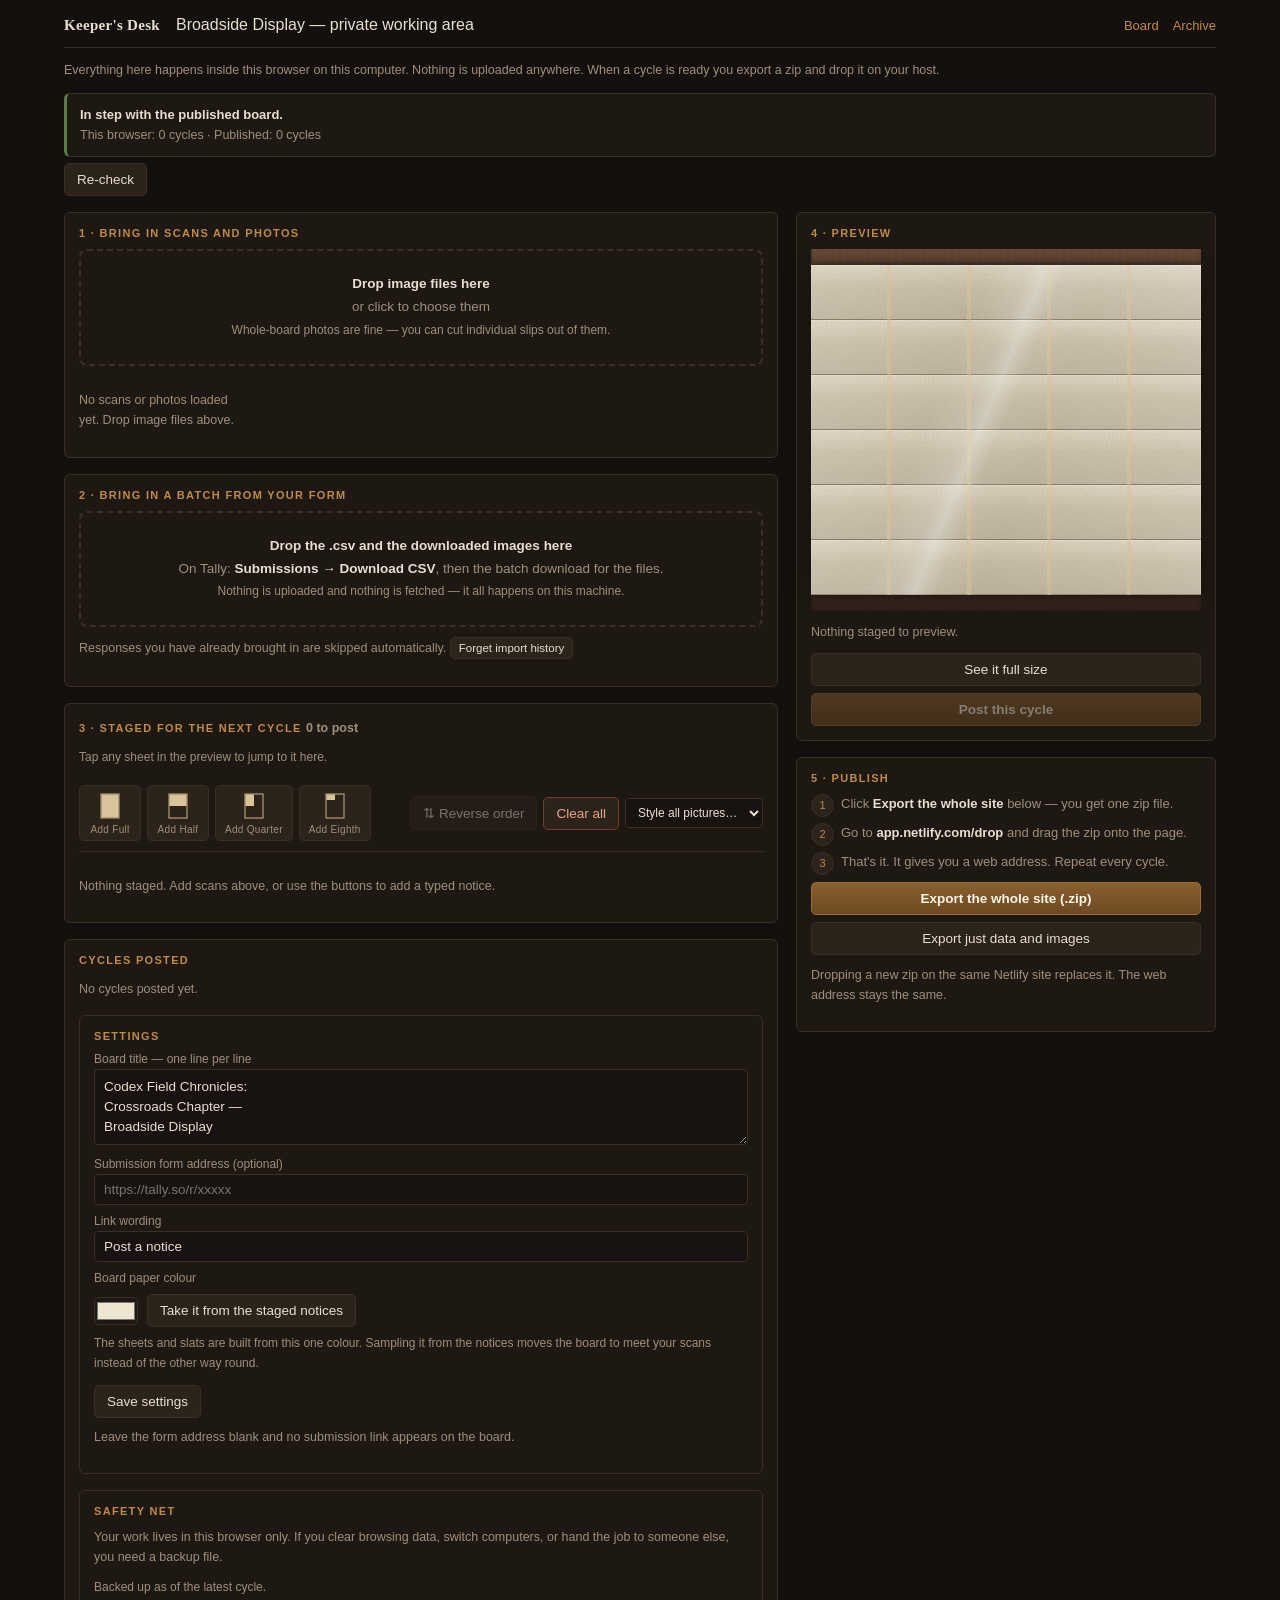
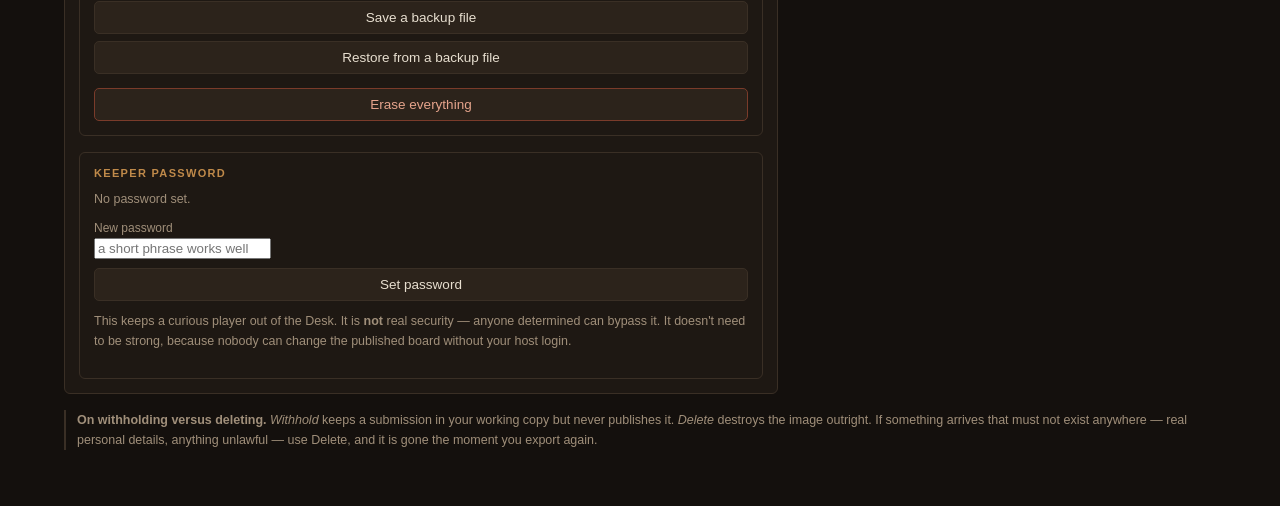
==== keeper.html @ a50edf32 "Add files via upload" ====
<!DOCTYPE html>
<html lang="en">
<head>
<meta charset="utf-8">
<meta name="viewport" content="width=device-width, initial-scale=1, viewport-fit=cover">
<title>Keeper's Desk · Broadside Display</title>
<meta name="robots" content="noindex, nofollow">
<link rel="stylesheet" href="assets/style.css">
<script src="assets/viewport.js"></script>
<style>
  .cols{ display:grid; gap:18px; grid-template-columns:1fr; }
  @media (min-width:1000px){ .cols{ grid-template-columns:1fr 420px; align-items:start; } }

  .drop{
    display:block; width:100%;
    border:2px dashed var(--line); border-radius:8px; padding:22px 16px;
    text-align:center; color:var(--dim); font-size:13.5px; cursor:pointer;
    line-height:1.7; transition:border-color .15s, background .15s;
  }
  .drop.hot{ border-color:var(--accent); background:#241c15; color:var(--text); }
  .drop b{ color:var(--text); }

  #sources{ display:grid; gap:10px; grid-template-columns:repeat(auto-fill,minmax(160px,1fr)); margin-top:12px; }
  .src{ background:#181310; border:1px solid var(--line); border-radius:6px; padding:8px; }
  .src img{ width:100%; height:110px; object-fit:cover; border-radius:3px; display:block; background:#000; }
  .srcname{ font-size:11px; color:var(--dim); margin:6px 0; word-break:break-all; }
  .src .row button{ font-size:11.5px; padding:5px 7px; }

  .qitem{ display:flex; gap:11px; padding:11px; border:1px solid var(--line);
          border-radius:6px; background:#181310; margin-bottom:10px; align-items:flex-start; }
  .qitem.off{ opacity:.45; }
  .qitem.dragging{ opacity:.4; }
  .qitem.over-a{ box-shadow:0 -3px 0 -1px var(--accent); }
  .qitem.over-b{ box-shadow:0 3px 0 -1px var(--accent); }
  .qgrip{ flex:0 0 14px; display:flex; flex-direction:column; justify-content:center;
          gap:3px; align-self:stretch; cursor:grab; padding-top:2px; }
  .qgrip span{ display:block; height:2px; border-radius:1px; background:var(--line); }
  .qitem:hover .qgrip span{ background:#5c4a37; }
  .qthumb{ flex:0 0 82px; height:104px; background:#0d0a08; border-radius:3px;
           display:flex; align-items:center; justify-content:center; overflow:hidden;
           border:1px dashed var(--line); font-size:11px; letter-spacing:.08em;
           text-transform:uppercase; }
  .qthumb img{ width:100%; height:100%; object-fit:cover; }
  .qbody{ flex:1 1 auto; min-width:0; display:flex; flex-direction:column; gap:6px; }
  .qbody .row button{ font-size:11.5px; padding:5px 8px; }
  .mrow{ display:flex; align-items:center; gap:7px; flex-wrap:wrap; }
  .mlab{ font-size:11px; color:var(--dim); letter-spacing:.04em;
         text-transform:uppercase; flex:0 0 auto; }
  .mrow input[type=range]{ flex:1 1 90px; min-width:80px; accent-color:var(--accent); margin:0; }
  .mval{ font-size:11.5px; color:var(--text); font-variant-numeric:tabular-nums;
         min-width:38px; text-align:right; }
  button.tiny{ font-size:10.5px; padding:3px 7px; }
  .oflow{ font-size:11px; color:#e0a05a; flex:0 0 auto; }
  .oflow::before{ content:"⚠ "; }

  .srow{ display:flex; align-items:center; gap:7px; flex-wrap:wrap; }
  .srow select{ width:auto; flex:0 1 150px; font-size:12.5px; padding:5px 7px; }
  .srow input[type=range]{ flex:1 1 80px; min-width:70px; accent-color:var(--accent); margin:0; }
  .srow .busy{ font-size:11px; color:var(--accent); display:none; }
  .qitem.working .srow .busy{ display:inline; }
  .qitem.working{ opacity:.7; }
  .addbar select{ width:auto; flex:0 0 auto; font-size:12px; padding:6px 8px; }

  /* The staged list scrolls inside its own box and the preview sticks, so
     the two stay side by side however long the list gets. */
  .queuebox{
    max-height:min(62vh, 720px); overflow-y:auto; overscroll-behavior:contain;
    padding-right:4px; margin-right:-4px;
  }
  .queuebox:empty{ max-height:none; }
  .qitem.found{
    outline:2px solid var(--accent); outline-offset:2px;
    animation:foundflash 1.6s ease-out;
  }
  @keyframes foundflash{
    0%,55%{ background:#2f2417; } 100%{ background:#181310; }
  }
  /* The whole right-hand column sticks and scrolls within itself, so the
     preview is on screen no matter how far down the left side you are. A
     sticky panel on its own does not work: later panels slide underneath it. */
  @media (min-width:1000px){
    /* Short enough to pin outright: preview and publish only. Giving it its
       own scrollbar instead would let the preview slide out of its own column,
       which is the thing this is here to prevent. */
    .colright{ position:sticky; top:12px; align-self:start; }
  }
  /* the preview's slips are clickable now — say so */
  #pvSlats .slip{ cursor:pointer; }

  .backupnag{ font-size:12px; color:var(--dim); margin:9px 0 0; }
  .backupnag.warn{ color:var(--accent); }
  .backupnag.bad{ color:#e0a05a; font-weight:600; }

  .crow{ display:flex; justify-content:space-between; align-items:center; gap:10px;
         font-size:13px; padding:7px 0; border-bottom:1px solid var(--line); }
  .crow:last-child{ border-bottom:0; }

  .pv{ position:relative; }
  .pvprop{ width:100%; height:auto; margin:0; }
  .pvprop .rail{ flex:0 0 16px; min-height:16px; }
  .pv .field{ aspect-ratio:var(--board-ar); container-type:inline-size; }

  .toast{
    position:fixed; left:50%; bottom:20px; transform:translateX(-50%) translateY(20px);
    background:#2c231b; color:var(--text); border:1px solid var(--line);
    border-radius:6px; padding:11px 16px; font-size:13.5px; max-width:min(560px,92vw);
    opacity:0; pointer-events:none; transition:opacity .2s, transform .2s; z-index:300;
    box-shadow:0 10px 30px -10px rgba(0,0,0,.9);
  }
  .toast.show{ opacity:1; transform:translateX(-50%) translateY(0); }
  .toast.bad{ border-color:#7a3b2a; color:#e8b199; }

  .cropdlg{ position:fixed; inset:0; background:rgba(8,6,4,.92); z-index:250;
            display:none; align-items:center; justify-content:center; padding:16px; }
  .cropdlg.open{ display:flex; }
  .cropinner{ max-width:min(940px,96vw); max-height:94dvh; overflow:auto;
              background:var(--panel); border:1px solid var(--line);
              border-radius:8px; padding:14px; }
  #cropCanvas{ display:block; max-width:100%; cursor:crosshair; touch-action:none;
               background:#000; border-radius:3px; }
  .cropbar{ display:flex; gap:8px; align-items:center; margin-top:11px; flex-wrap:wrap; }

  /* --- preparing a picture: trim, shape, edges, tone --- */
  #prepCanvas{ display:block; max-width:100%; touch-action:none;
               background:#1b1610; border-radius:3px; margin:0 auto; }
  .prepbar{ display:flex; gap:8px; align-items:center; flex-wrap:wrap; }
  .prepbar.top{ margin:0 0 10px; }
  .prepbar.bot{ margin:11px 0 0; }
  .prepbar .spacer{ flex:1 1 auto; }
  /* display:flex beats the hidden attribute — say so explicitly */
  .prepbar[hidden]{ display:none; }
  .prepbar button.on{
    background:var(--accent); border-color:var(--accent); color:#1b140c; font-weight:600;
  }
  .prepbar button:disabled{ opacity:.42; cursor:default; }
  .prephint{ font-size:12.5px; color:var(--dim); line-height:1.5; margin:9px 0 0; }
  #brushSize{ width:120px; }
  #brushSizeVal{ font-size:12px; color:var(--dim); min-width:44px; }
  #toneAmt, #toneContrast{ width:110px; accent-color:var(--accent); }
  #prepSize{ width:auto; flex:0 0 auto; font-size:12.5px; padding:5px 7px; }
  #cropAngle{ width:150px; accent-color:var(--accent); }
  #cropAngleVal{ font-size:12px; color:var(--dim); min-width:44px;
                 font-variant-numeric:tabular-nums; }
  .prepbar .chk{ display:flex; align-items:center; gap:5px; font-size:12px; color:var(--dim); }
  .prepbar .chk input{ accent-color:var(--accent); margin:0; }
  #toneAmtVal{ font-size:12px; color:var(--dim); min-width:40px; }
  .prepsep{ width:1px; align-self:stretch; background:var(--line); margin:0 3px; }
  .swatchrow{ display:flex; align-items:center; gap:9px; flex-wrap:wrap; margin:8px 0 0; }
  .swatchrow input[type=color]{ width:44px; height:28px; padding:0; border:1px solid var(--line);
                                border-radius:4px; background:none; cursor:pointer; flex:0 0 auto; }

  .steps{ counter-reset:s; padding:0; margin:0; list-style:none; }
  .steps li{ counter-increment:s; position:relative; padding-left:30px; margin-bottom:9px;
             font-size:13px; line-height:1.55; color:var(--dim); }
  .steps li::before{
    content:counter(s); position:absolute; left:0; top:0; width:21px; height:21px;
    border-radius:50%; background:#2c231b; border:1px solid var(--line);
    color:var(--accent); font-size:11px; display:flex; align-items:center; justify-content:center;
  }
  .steps b{ color:var(--text); }

  /* sticky so you can rattle off several notices while scrolling a long list */
  .addbar{
    position:sticky; top:0; z-index:5; margin:0 0 11px;
    background:var(--panel); padding:9px 0 10px;
    border-bottom:1px solid var(--line);
    display:flex; gap:6px; flex-wrap:wrap; align-items:center;
  }
  .addbar button[data-add]{
    display:flex; flex-direction:column; align-items:center; gap:3px;
    padding:6px 9px 5px; min-width:62px; line-height:1;
  }
  .addbar button[data-add] .nm{ font-size:10px; color:var(--dim); letter-spacing:.03em; }
  .addbar button[data-add]:hover .nm{ color:var(--text); }
  .addbar button[data-add] svg .sheet{ fill:none; stroke:#9d8a6c; stroke-width:1.4; }
  .addbar button[data-add] svg .ink{ fill:#d8c39a; }
  .addbar .spacer{ flex:1 1 auto; }

  .editbanner{
    background:#2a2015; border:1px solid var(--accent); border-radius:6px;
    padding:10px 12px; margin:0 0 11px; font-size:13px; color:var(--text);
    display:flex; gap:10px; align-items:center; flex-wrap:wrap;
  }
  .editbanner .spacer{ flex:1 1 auto; }
  .crow.editing{ background:#2a2015; margin:0 -6px; padding:7px 6px; border-radius:4px; }

  .gate{
    position:fixed; inset:0; z-index:400; background:#14100d;
    display:flex; align-items:center; justify-content:center; padding:20px;
  }
  /* A CSS display rule beats the `hidden` attribute, so say it explicitly.
     Without this the invisible gate still swallows every click on the page. */
  .gate[hidden]{ display:none; }
  .gate .box{ max-width:400px; width:100%; }
  .gate h2{ font-family:var(--serif); font-size:19px; margin:0 0 8px; font-weight:600; }
  .gate p{ font-size:13px; color:var(--dim); line-height:1.6; margin:0 0 14px; }
  .gate input{ margin-bottom:9px; }
  #gateMsg{ font-size:12.5px; color:var(--accent); min-height:1.2em; }
  body:not(.unlocked) .wrap{ display:none; }
  body.noscroll{ overflow:hidden; }

  .syncbox{
    border:1px solid var(--line); border-left-width:3px; border-radius:6px;
    padding:11px 13px; margin:0 0 10px; font-size:13px; line-height:1.55;
    background:var(--panel);
  }
  .syncbox.ok  { border-left-color:#5d7a4a; }
  .syncbox.warn{ border-left-color:var(--accent); }
  .syncbox.bad { border-left-color:#a5553a; background:#2a1a13; }
  .syncbox b{ color:var(--text); }

  .fullpv{ position:fixed; inset:0; z-index:220; background:var(--bg); }
  .fullpv[hidden]{ display:none; }
  .fullpv .stage{ height:var(--vph, 100dvh); }

  .mapgrid{ display:grid; gap:8px 12px; grid-template-columns:repeat(auto-fit,minmax(180px,1fr));
            margin-bottom:12px; }
  .mapgrid .fld{ margin:0; }
  .impsum{ font-size:12.5px; color:var(--dim); line-height:1.65; margin-bottom:11px; }
  .impsum b{ color:var(--text); }
  .impsum i{ color:var(--text); font-style:normal; }
  .imptable{ font-size:12px; border:1px solid var(--line); border-radius:5px;
             overflow:hidden; margin-bottom:12px; }
  .improw{ display:grid; grid-template-columns:34px 68px 82px 1fr 110px 128px;
           gap:8px; padding:6px 9px; border-bottom:1px solid var(--line); align-items:center; }
  .improw:last-child{ border-bottom:0; }
  .improw span{ overflow:hidden; text-overflow:ellipsis; white-space:nowrap; }
  .improw.head{ background:#241c15; color:var(--accent); font-size:10.5px;
                letter-spacing:.08em; text-transform:uppercase; }
  .improw.bad span:last-child{ color:#e0a05a; }
  @media (max-width:700px){ .improw{ grid-template-columns:28px 1fr 1fr; }
                            .improw span:nth-child(n+4){ display:none; } }
</style>
</head>
<body>

<div class="gate" id="gate" hidden>
  <div class="box panel">
    <h2>Keeper's Desk</h2>
    <p>This page is for keepers. Enter the password to continue.</p>
    <input type="password" id="gatePass" autocomplete="current-password" placeholder="Password">
    <button class="primary wide" id="gateGo">Unlock</button>
    <p id="gateMsg" style="margin:10px 0 0"></p>
  </div>
</div>

<div class="wrap">

  <header class="mast">
    <h1>Keeper's Desk</h1>
    <span class="sub">Broadside Display — private working area</span>
    <nav>
      <a href="index.html">Board</a>
      <a href="archive.html">Archive</a>
    </nav>
  </header>

  <p class="muted" style="margin-top:-4px">
    Everything here happens inside this browser on this computer. Nothing is uploaded anywhere.
    When a cycle is ready you export a zip and drop it on your host.
  </p>

  <div class="syncbox" id="syncBox">Checking the published board…</div>
  <div class="row" style="margin:-4px 0 16px">
    <button id="pullBtn" hidden></button>
    <button id="recheckBtn">Re-check</button>
  </div>

  <div class="cols">
    <div>

      <div class="panel">
        <h2>1 · Bring in scans and photos</h2>
        <label class="drop" id="drop" for="pick">
          <b>Drop image files here</b><br>or click to choose them<br>
          <span style="font-size:12px">Whole-board photos are fine — you can cut individual slips out of them.</span>
        </label>
        <input type="file" id="pick" accept="image/*" multiple hidden>
        <div id="sources"></div>
      </div>

      <div class="panel" style="margin-top:16px">
        <h2>2 · Bring in a batch from your form</h2>
        <label class="drop" id="impDrop" for="impPick">
          <b>Drop the .csv and the downloaded images here</b><br>
          On Tally: <b>Submissions → Download CSV</b>, then the batch download for the files.<br>
          <span style="font-size:12px">Nothing is uploaded and nothing is fetched — it all happens on this machine.</span>
        </label>
        <input type="file" id="impPick" accept=".csv,text/csv,image/*" multiple hidden>
        <div id="importPanel" hidden style="margin-top:12px">
          <div id="importBody"></div>
        </div>
        <p class="muted" style="margin-top:10px">
          Responses you have already brought in are skipped automatically.
          <button id="forgetImports" style="font-size:11.5px;padding:4px 8px">Forget import history</button>
        </p>
      </div>

      <div class="panel" style="margin-top:16px">
        <h2>3 · Staged for the next cycle <span class="muted" id="queueCount" style="text-transform:none;letter-spacing:0"></span></h2>
        <p class="muted" style="font-size:12px;margin:0 0 9px">
          Tap any sheet in the preview to jump to it here.</p>
        <div class="addbar">
          <button data-add="full"></button>
          <button data-add="half"></button>
          <button data-add="quarter"></button>
          <button data-add="eighth"></button>
          <span class="spacer"></span>
          <button id="reverseBtn" title="Flip the list — last in becomes first placed">⇅ Reverse order</button>
          <button id="clearStaged" class="danger" title="Remove everything staged">Clear all</button>
          <select id="styleAll" title="Set one style on every staged picture at once">
            <option value="">Style all pictures…</option>
          </select>
        </div>
        <div class="editbanner" id="editBanner" hidden>
          <span id="editBannerText"></span>
          <span class="spacer"></span>
          <button id="cancelEdit">Cancel edit</button>
        </div>
        <div id="queue" class="queuebox"></div>
      </div>

      <div class="panel" style="margin-top:16px">
        <h2>Cycles posted</h2>
        <div id="cycles"></div>
      <div class="panel" style="margin-top:16px">
        <h2>Settings</h2>
        <label class="fld"><span>Board title — one line per line</span>
          <textarea id="cfgTitle" rows="3" style="min-height:0"></textarea></label>
        <label class="fld"><span>Submission form address (optional)</span>
          <input type="url" id="cfgUrl" placeholder="https://tally.so/r/xxxxx"></label>
        <label class="fld"><span>Link wording</span><input type="text" id="cfgLabel" placeholder="Post a notice"></label>
        <label class="fld"><span>Board paper colour</span></label>
        <div class="swatchrow">
          <input type="color" id="cfgPaper" value="#efe6d0" aria-label="Board paper colour">
          <button id="boardFromNotices">Take it from the staged notices</button>
        </div>
        <p class="muted" style="font-size:12px;margin:7px 0 12px">
          The sheets and slats are built from this one colour. Sampling it from the notices
          moves the board to meet your scans instead of the other way round.
        </p>
        <button id="saveCfg">Save settings</button>
        <p class="muted" style="margin-top:9px">
          Leave the form address blank and no submission link appears on the board.
        </p>
      </div>

      <div class="panel" style="margin-top:16px">
        <h2>Safety net</h2>
        <p class="muted" style="margin-top:0">
          Your work lives in this browser only. If you clear browsing data, switch computers, or
          hand the job to someone else, you need a backup file.
        </p>
        <p class="backupnag" id="backupNag"></p>
        <button class="wide" id="backup" style="margin-top:7px">Save a backup file</button>
        <label class="btn wide" style="display:block;text-align:center;margin-top:7px" for="restore">Restore from a backup file</label>
        <input type="file" id="restore" accept="application/json,.json" hidden>
        <button class="wide danger" id="wipe" style="margin-top:14px">Erase everything</button>
      </div>

      <div class="panel" style="margin-top:16px">
        <h2>Keeper password</h2>
        <p class="muted" style="margin-top:0" id="lockState"></p>
        <label class="fld"><span>New password</span>
          <input type="password" id="newPass" autocomplete="new-password" placeholder="a short phrase works well"></label>
        <button class="wide" id="setPass">Set password</button>
        <button class="wide danger" id="clearLock" style="margin-top:7px" hidden>Remove password</button>
        <p class="muted" style="margin-top:10px">
          This keeps a curious player out of the Desk. It is <b>not</b> real security —
          anyone determined can bypass it. It doesn't need to be strong, because nobody
          can change the published board without your host login.
        </p>
      </div>
      </div>

    </div>

    <div class="colright">
      <div class="panel pv" id="pvPanel">
        <h2>4 · Preview</h2>
        <div class="prop pvprop">
          <div class="rail top"></div>
          <div class="field">
            <div class="slats" id="pvSlats"></div>
            <div class="plexi"></div>
          </div>
          <div class="rail bot"></div>
        </div>
        <p class="muted" id="previewInfo" style="margin:11px 0 0"></p>
        <button class="wide" id="fullPvBtn" style="margin-top:11px">See it full size</button>
        <button class="primary wide" id="postBtn" style="margin-top:7px" disabled>Post this cycle</button>
      </div>

      <div class="panel" style="margin-top:16px">
        <h2>5 · Publish</h2>
        <ol class="steps">
          <li>Click <b>Export the whole site</b> below — you get one zip file.</li>
          <li>Go to <b>app.netlify.com/drop</b> and drag the zip onto the page.</li>
          <li>That's it. It gives you a web address. Repeat every cycle.</li>
        </ol>
        <button class="primary wide" id="exportSite">Export the whole site (.zip)</button>
        <button class="wide" id="exportData" style="margin-top:7px">Export just data and images</button>
        <p class="muted" style="margin-top:10px">
          Dropping a new zip on the same Netlify site replaces it. The web address stays the same.
        </p>
      </div>

    </div>
  </div>

  <p class="note">
    <b>On withholding versus deleting.</b> <em>Withhold</em> keeps a submission in your working copy
    but never publishes it. <em>Delete</em> destroys the image outright. If something arrives that must
    not exist anywhere — real personal details, anything unlawful — use Delete, and it is gone the
    moment you export again.
  </p>

</div>

<div class="cropdlg" id="cropDlg">
  <div class="cropinner">
    <p class="muted" style="margin:0 0 9px">
      Drag a rectangle around one slip, then <b>Cut this out</b>. Repeat for each slip on the sheet.
    </p>
    <canvas id="cropCanvas"></canvas>
    <div class="cropbar">
      <button class="primary" id="cropTake" disabled>Cut this out</button>
      <button id="cropClose">Done</button>
      <span class="muted">Each cut becomes a staged slip you can size and label.</span>
    </div>
  </div>
</div>

<div class="cropdlg" id="prepDlg">
  <div class="cropinner">
    <div class="prepbar top">
      <button id="tool-crop">1 · Corners</button>
      <button id="tool-edges">2 · Edges</button>
      <button id="tool-tone">3 · Tone</button>
      <div class="prepsep"></div>

      <span id="opts-crop" class="prepbar" hidden>
        <label for="prepSize" class="muted" style="font-size:12px">Size</label>
        <select id="prepSize" title="Pick the size first, then crop to fit it">
          <option value="full">Full</option>
          <option value="half">Half</option>
          <option value="quarter">Quarter</option>
          <option value="eighth">Eighth</option>
        </select>
        <button class="primary" id="prepCrop">Straighten to this</button>
        <button id="cropRefind">Find it again</button>
        <button id="turnLeft" title="Turn the picture a quarter turn anticlockwise">⟲</button>
        <button id="turnRight" title="Turn the picture a quarter turn clockwise">⟳</button>
        <label class="chk"><input type="checkbox" id="cropLock" checked> Fit that size</label>
      </span>

      <span id="opts-edges" class="prepbar" hidden>
        <button id="brushErase" class="on">Rub out</button>
        <button id="brushRestore">Put back</button>
        <label for="brushSize" class="muted" style="font-size:12px">Size</label>
        <input type="range" id="brushSize" min="6" max="140" step="2" value="26">
        <span id="brushSizeVal">26px</span>
      </span>

      <span id="opts-tone" class="prepbar" hidden>
        <label for="toneAmt" class="muted" style="font-size:12px">Toward the board</label>
        <input type="range" id="toneAmt" min="0" max="100" step="5" value="60">
        <span id="toneAmtVal">60%</span>
        <label for="toneContrast" class="muted" style="font-size:12px">Contrast</label>
        <input type="range" id="toneContrast" min="-40" max="40" step="5" value="0">
      </span>

      <div class="spacer"></div>
      <button id="prepReset">Start over</button>
    </div>

    <canvas id="prepCanvas"></canvas>

    <p class="prephint">
      <b>Pick the size first</b>, then crop to fit it. Put the four handles on the real corners of
      the paper — <b>they do not have to make a rectangle</b>. A sheet photographed from an angle is
      a wonky quadrilateral, and <b>Straighten to this</b> maps it back onto a true rectangle, so
      what lands on the board is the square sheet it was before the camera got hold of it. The Desk
      places the handles for you, so most notices need nothing but the button. <b>Fit that size</b>
      pads the result out to the chosen size's proportions with the sheet's own paper colour, so it
      fills its place on the board exactly. <b>Nothing inside your selection is ever cropped away
      or stretched</b> — if a lot of the slip comes out blank, that is a sign the size is wrong for
      this sheet, and the Desk will say so. <b>Edges</b> brushes off a thumb or a shadow that
      survived; <b>Tone</b> settles the paper's colour against the board.
    </p>

    <div class="prepbar bot">
      <button class="primary" id="prepSave">Save</button>
      <button id="prepSkip" hidden>Skip this one</button>
      <button id="prepStop" hidden>Stop — leave the rest</button>
      <div class="spacer"></div>
      <span class="muted" id="prepWhich" style="font-size:12px"></span>
      <button id="prepClose">Close</button>
    </div>
  </div>
</div>

<div class="fullpv" id="fullPv" hidden>
  <div class="stage">
    <aside class="siderail left">
      <p class="brand" id="fpBrand"></p>
      <div class="railspace"></div>
      <p class="railnote" id="fpNote"></p>
    </aside>
    <div class="prop">
      <div class="rail top"></div>
      <div class="field">
        <div class="slats" id="fpSlats"></div>
        <div class="plexi"></div>
      </div>
      <div class="rail bot"></div>
    </div>
    <aside class="siderail right">
      <div class="row" style="flex-direction:column">
        <button id="fpPlay">Play the change</button>
        <button class="primary" id="fpClose">Back to the desk</button>
      </div>
      <div class="railspace"></div>
      <p class="railnote">This is the real board layout at real proportions —
        exactly what visitors will see. Tap a slip to read it.</p>
    </aside>
  </div>
</div>

<div class="toast" id="toast"></div>

<script src="assets/layout.js"></script>
<script src="assets/slip.js"></script>
<script src="assets/bulk.js"></script>
<script src="assets/geom.js"></script>
<script src="assets/tone.js"></script>
<script src="assets/filters.js"></script>
<script src="assets/zip.js"></script>
<script src="assets/keeper.js"></script>
</body>
</html>
---- assets/style.css ----
/* ============================================================
   Codex Field Chronicles — Crossroads Chapter
   Broadside Display : shared styles
   ============================================================ */

:root{
  --rows: 6;
  --board-ar: 1.180556;          /* 42.5" wide ÷ 36" tall */

  --frame:      #4a3527;
  --frame-hi:   #6b4d38;
  --frame-lo:   #2e2018;
  --slat:       #d9cfba;
  --slat-2:     #cfc4ac;
  --dowel:      #d8c39a;

  --paper:      #efe6d0;
  --paper-2:    #e6dbc0;
  --ink:        #3b2f23;
  --ink-soft:   #6b5a45;

  --bg:         #14100d;
  --panel:      #1e1813;
  --line:       #3a2f25;
  --text:       #e8dfd0;
  --dim:        #a08f7a;
  --accent:     #c08a4a;

  --serif: ui-serif, Georgia, "Iowan Old Style", "Times New Roman", serif;
  --sans:  ui-sans-serif, -apple-system, BlinkMacSystemFont, "Segoe UI", Roboto, Helvetica, Arial, sans-serif;

  --nav: 214px;                  /* side rail width on wide screens */
  --railmin: 26px;               /* minimum brown bar above and below */
}

*{ box-sizing:border-box; }
/* Any rule that sets a display beats the hidden attribute, so an element
   toggled with .hidden quietly stays on screen. This has now caught the
   password gate, the Prepare tool panels, the edit banner and the Remove
   password button — so settle it once, for everything. */
[hidden]{ display:none !important; }
html,body{
  margin:0; padding:0; background:var(--bg); color:var(--text);
  font-family:var(--sans); -webkit-text-size-adjust:100%;
}
a{ color:var(--accent); }

/* ============================================================
   FULL-VIEWPORT STAGE
   The prop is exactly as wide as the field. Brown rails above and
   below stretch to eat any leftover height. Leftover WIDTH is not
   brown — it is where the navigation lives.
   ============================================================ */
/* --vpw / --vph are the measured visual viewport, published by viewport.js.
   The 100vw/100dvh fallbacks keep this correct if that script never runs. */
body.stage-page{ height:var(--vph, 100dvh); overflow:hidden; }

.stage{
  height:var(--vph, 100dvh); width:var(--vpw, 100vw);
  display:flex; align-items:stretch; gap:0;
  overflow:hidden;
}

.siderail{
  flex:0 0 var(--nav); min-width:0;
  display:flex; flex-direction:column; gap:12px;
  padding:16px 14px; overflow:hidden;
}
.siderail.right{ align-items:stretch; }

.prop{
  flex:0 0 auto; margin:0 auto;
  display:flex; flex-direction:column; align-items:center;
  height:var(--vph, 100dvh);
  /* width is driven by whichever runs out first: the space between the
     rails, or the height available once the brown bars are allowed for.
     Named, because the field's height is derived from it — see below. */
  --propw: min(
    calc(var(--vpw, 100vw) - (var(--nav) * 2)),
    calc((var(--vph, 100dvh) - (var(--railmin) * 2)) * var(--board-ar))
  );
  width: var(--propw);
  background:linear-gradient(180deg,var(--frame-hi) 0%,var(--frame) 10%,var(--frame) 90%,var(--frame-lo) 100%);
  position:relative;
}
.prop::before{
  content:""; position:absolute; inset:0; pointer-events:none;
  background-image:repeating-linear-gradient(90deg,rgba(0,0,0,.055) 0 2px,transparent 2px 7px),
                   repeating-linear-gradient(0deg,rgba(255,255,255,.025) 0 1px,transparent 1px 5px);
  mix-blend-mode:multiply; opacity:.7;
}
.rail{
  flex:1 1 auto; min-height:var(--railmin); width:100%;
  position:relative; z-index:1;
}
.rail.top{ box-shadow:inset 0 -3px 8px -4px rgba(0,0,0,.7); }
.rail.bot{ box-shadow:inset 0 3px 8px -4px rgba(0,0,0,.7); }

/* The board's height is stated outright as well as implied by aspect-ratio.
   Deriving a flex item's height from its ratio is correct per spec and is
   the sort of thing a phone browser gets wrong after a rotation — and when
   it does, the board is not slightly off, it is visibly the wrong shape.
   Two independent ways of saying the same number costs nothing. */
/* Scoped to the stage, because the Keeper's Desk reuses .prop for a preview
   that is sized by its panel, not by the viewport — and --propw there is the
   full-screen figure, which made the preview board three times too tall. */
.stage > .prop > .field{ height: calc(var(--propw) / var(--board-ar)); }
.field{
  flex:0 0 auto; position:relative;
  width:100%; aspect-ratio:var(--board-ar);
  overflow:hidden; z-index:2;
  background:radial-gradient(120% 90% at 30% 15%,#d6cbb4 0%,#c9bda2 55%,#bcaf93 100%);
  box-shadow:0 0 0 1px rgba(0,0,0,.4) inset, 0 8px 22px -10px rgba(0,0,0,.7) inset,
             0 0 26px -8px rgba(0,0,0,.6);
}
.field::before{
  content:""; position:absolute; inset:0; pointer-events:none; z-index:0;
  background-image:
    radial-gradient(38px 26px at 12% 22%, rgba(120,100,72,.20), transparent 70%),
    radial-gradient(52px 34px at 74% 12%, rgba(120,100,72,.15), transparent 70%),
    radial-gradient(44px 30px at 42% 62%, rgba(120,100,72,.16), transparent 70%),
    radial-gradient(60px 40px at 88% 74%, rgba(120,100,72,.13), transparent 70%),
    radial-gradient(30px 22px at 22% 88%, rgba(120,100,72,.18), transparent 70%);
}

/* narrow screens: navigation folds into slim bars, board keeps full width */
@media (max-width: 860px){
  :root{ --nav: 0px; --railmin: 16px; }
  .stage{ flex-direction:column; }
  .siderail{
    flex:0 0 auto; width:100%; flex-direction:row; align-items:center;
    flex-wrap:wrap; gap:6px 12px; padding:7px 12px; overflow:hidden;
  }
  .prop{
    height:auto; flex:1 1 auto; min-height:0;
    /* --railsh is the measured height of the two stacked bars. It used to be
       a hard-coded 168px, which was wrong on any phone whose masthead
       wrapped differently and squeezed the board for no reason. */
    --propw: min(
      var(--vpw, 100vw),
      calc((var(--vph, 100dvh) - var(--railsh, 150px)) * var(--board-ar))
    );
    width: var(--propw);
  }
}

/* ---------- masthead in the rail ---------- */
/* One uniform size throughout, authored as separate lines. */
.brand{
  font-family:var(--serif);
  font-size:16px; line-height:1.4; letter-spacing:.015em;
  color:var(--text); font-weight:600; margin:0;
}
.brand .bline{ display:block; font-size:inherit; font-weight:inherit; }
@media (max-width:860px){
  .brand{ font-size:12.5px; line-height:1.3; flex:1 1 100%; }
  .brand .bline{ display:inline; }
  .brand .bline + .bline::before{ content:" "; }
}

.railnav{ display:flex; flex-direction:column; gap:7px; }
.railnav a{
  font-size:15px; text-decoration:none; color:var(--dim);
  border-left:2px solid transparent; padding-left:9px; padding-block:2px;
}
.railnav a:hover, .railnav a[aria-current]{ color:var(--text); border-left-color:var(--accent); }
@media (max-width:860px){
  .railnav{ flex-direction:row; gap:14px; }
  .railnav a{ border-left:0; padding-left:0; white-space:nowrap; font-size:13.5px; }
  .railnav a[aria-current]{ border-bottom:1px solid var(--accent); }
}

.railspace{ flex:1 1 auto; }
.railnote{ font-size:11px; color:var(--dim); line-height:1.55; }
@media (max-width:860px){ .railnote{ display:none; } }

/* A scrolling page (the archive, the read-me) that keeps the navigation in
   exactly the same screen position as the board, so it never jumps sides. */
.railpage{ display:flex; align-items:flex-start; min-height:100dvh; }
.railpage > .siderail.left{
  position:sticky; top:0; height:100dvh;
  flex:0 0 var(--nav); border-right:1px solid var(--line);
}
.railpage > .pagebody{ flex:1 1 auto; min-width:0; padding:20px 24px 64px; }
@media (max-width:860px){
  .railpage{ flex-direction:column; min-height:0; }
  .railpage > .siderail.left{
    position:static; height:auto; width:100%; flex:0 0 auto;
    border-right:0; border-bottom:1px solid var(--line);
  }
  .railpage > .pagebody{ padding:14px 14px 48px; }
}

/* ---------- slats ---------- */
.slats{ position:absolute; inset:0; z-index:1; }
.slat{
  position:absolute; left:0; width:100%; height:calc(100% / var(--rows));
  background:linear-gradient(180deg,rgba(255,255,255,.16),rgba(0,0,0,.05) 40%,rgba(0,0,0,.10)),
             linear-gradient(90deg,var(--slat) 0%,var(--slat-2) 45%,var(--slat) 100%);
  /* Edges are drawn as inset shadows, not borders. A real border would be
     subtracted from the content box, and slips are positioned as a
     percentage of it — 2px of border is nothing on a large board but 3.6%
     of a slat on a phone, which visibly skews the paper aspect ratio. */
  box-shadow: inset 0  1px 0 rgba(255,255,255,.22),
              inset 0 -1px 0 rgba(90,74,52,.55);
}
.slat.anim{ transition:transform 620ms cubic-bezier(.36,.06,.2,1); }
.slat::before{
  content:""; position:absolute; inset:0; pointer-events:none; opacity:.5;
  background-image:repeating-linear-gradient(102deg,rgba(120,100,70,.09) 0 1px,transparent 1px 4px),
                   repeating-linear-gradient(-14deg,rgba(140,120,88,.07) 0 1px,transparent 1px 6px);
}
.slat::after{
  content:""; position:absolute; inset:0; pointer-events:none; opacity:.55;
  background-image:repeating-linear-gradient(90deg,transparent 0 calc(20% - 2px),
    rgba(216,195,154,.85) calc(20% - 2px) calc(20% + 2px), transparent calc(20% + 2px) 20%);
}

/* ---------- slips ---------- */
/* the field is a container, so slip type scales with the board rather than
   staying a fixed pixel size on a huge monitor or a tiny phone */
.field{ container-type:inline-size; }

.slip{
  position:absolute; z-index:3; overflow:hidden; cursor:pointer;
  background:linear-gradient(158deg,var(--paper) 0%,var(--paper-2) 68%,#ddd0b2 100%);
  color:var(--ink); border-radius:1px;
  padding:calc(var(--pad,1) * 0.45cqi) calc(var(--pad,1) * 0.55cqi) calc(var(--pad,1) * 0.35cqi);
  box-shadow:0 2px 5px -1px rgba(40,28,14,.42), 0 0 0 .5px rgba(120,96,60,.35);
  font-family:var(--serif); line-height:1.2; transform-origin:50% 8%;
  -webkit-tap-highlight-color:transparent;
}
.slip:focus-visible{ outline:2px solid var(--accent); outline-offset:1px; }
.slip::before{
  content:""; position:absolute; inset:0; pointer-events:none;
  background-image:radial-gradient(10px 7px at 88% 12%,rgba(150,116,64,.16),transparent 70%),
                   radial-gradient(14px 9px at 8% 84%,rgba(150,116,64,.13),transparent 70%);
}
.slip::after{
  content:""; position:absolute; top:0.3cqi; left:50%;
  width:0.5cqi; height:0.5cqi; margin-left:-0.25cqi;
  border-radius:50%; background:radial-gradient(circle at 35% 30%,#b6552f,#6d2c14 70%);
  box-shadow:0 1px 2px rgba(0,0,0,.5);
}

.slip .kind{ display:block; font-family:var(--sans); font-size:0.72cqi; letter-spacing:.10em;
             text-transform:uppercase; color:var(--ink-soft);
             margin-top:calc(0.3cqi + var(--pad,1) * 0.7cqi); }
.slip .ttl{ display:block; font-weight:600; font-size:1.05cqi; margin-top:0.15cqi; overflow:hidden; }
.slip .body{ display:block; color:var(--ink-soft); font-size:0.85cqi; margin-top:0.25cqi; overflow:hidden; }
.slip.sz-eighth .kind{ margin-top:calc(0.2cqi + var(--pad,1) * 0.4cqi); font-size:0.6cqi; }
.slip.sz-eighth .ttl{ font-size:0.78cqi; }
.slip.sz-eighth::after{ top:0.2cqi; width:0.4cqi; height:0.4cqi; margin-left:-0.2cqi; }

/* A scan of a notice IS the sheet, so it fills the slip edge to edge rather
   than floating inside a margin of invented parchment. The whole picture is
   always visible, never cropped and never stretched; where its proportions
   differ slightly from the slot, the backing shows — and that backing is the
   picture's OWN paper colour, sampled when it was prepared, so the join is
   invisible. --slip-paper falls back to the board's paper for anything
   imported before there was a sampler. */
.slip.has-img{ padding:0; background:var(--slip-paper, var(--paper)); }
.slip.has-img::before{ content:none; }     /* no fake foxing over a real photo */
.slip.has-img img{
  /* Width and height must be stated explicitly. For an absolutely positioned
     REPLACED element, `width:auto` resolves to the picture's intrinsic size
     rather than the inset box — so `inset` alone left every scan rendering at
     full pixel size inside a small slip, showing a blown-up corner of itself. */
  position:absolute;
  left:0; top:0; width:100%; height:100%;
  object-fit:contain; object-position:center;
}

/* ---------- cut-out notices ----------
   A scan that has been trimmed to the real outline of its paper needs no
   sheet drawn behind it: it IS the sheet. So the parchment gradient, the
   foxing, the hairline edge and the rectangular shadow all come off, and the
   shadow is cast by the picture's own alpha instead — a torn or skewed edge
   throws a torn or skewed shadow onto the slat. overflow must go visible or
   the slip's own box would clip that shadow away. */
.slip.bare{
  background:none;
  box-shadow:none;
  overflow:visible;
  padding:0;
}
.slip.bare::before{ content:none; }          /* no foxing on a real photograph */
.slip.bare img{
  left:0; top:0; width:100%; height:100%;
  filter:drop-shadow(0 2px 4px rgba(40,28,14,.45));
}
.slip.bare.drape img{
  filter:drop-shadow(0 2px 4px rgba(40,28,14,.45))
         drop-shadow(0 12px 18px rgba(40,28,14,.42));
}

/* a Full is pinned once, at the top, and hangs free over the slat below */
.slip.drape{
  box-shadow:0 2px 5px -1px rgba(40,28,14,.42),
             0 14px 22px -12px rgba(40,28,14,.55),
             0 0 0 .5px rgba(120,96,60,.35);
}
.slip .fold{
  position:absolute; left:0; right:0; top:50%; height:0.8cqi; transform:translateY(-50%);
  pointer-events:none;
  background:linear-gradient(180deg,rgba(70,52,28,0) 0%,rgba(70,52,28,.17) 44%,
             rgba(70,52,28,.20) 50%,rgba(255,255,255,.16) 58%,rgba(255,255,255,0) 100%);
}
.slip .fold::after{ content:""; position:absolute; left:2%; right:2%; top:50%; height:1px;
                    background:rgba(90,70,40,.28); }

.plexi{
  position:absolute; inset:0; z-index:20; pointer-events:none;
  background:linear-gradient(112deg,rgba(255,255,255,0) 34%,rgba(255,255,255,.13) 42%,
             rgba(255,255,255,.30) 45%,rgba(255,255,255,.06) 49%,rgba(255,255,255,0) 57%),
             linear-gradient(196deg,rgba(255,255,255,.10) 0%,rgba(255,255,255,0) 26%);
  box-shadow:0 0 0 1px rgba(255,255,255,.10) inset;
}

/* ============================================================
   READER — the zoomed sheet. Same aspect ratio as on the board.
   ============================================================ */
.reader{
  /* Above everything, including the Keeper's full-size preview (220) and the
     Prepare dialog (250). Below those, clicking a slip in the full preview
     opened the zoom behind it and nothing appeared until you closed out. */
  position:fixed; inset:0; z-index:400; display:none;
  background:rgba(10,7,5,.88); padding:clamp(12px,3vh,34px);
  align-items:center; justify-content:center;
}
.reader.open{ display:flex; }
.reader .sheet{
  position:relative;
  background:linear-gradient(158deg,var(--paper),var(--paper-2) 70%,#ddd0b2);
  color:var(--ink); font-family:var(--serif);
  border-radius:2px; box-shadow:0 24px 60px -18px rgba(0,0,0,.9);
  /* --ar is set per slip so the zoom matches the board exactly */
  aspect-ratio:var(--ar, 1.5455);
  width:min(calc(var(--vpw, 100vw) * .94),
            calc((var(--vph, 100dvh) - 2 * clamp(12px,3vh,34px)) * var(--ar, 1.5455)));
  max-height:calc(var(--vph, 100dvh) - 2 * clamp(12px,3vh,34px));
  display:flex; flex-direction:column;
  padding:clamp(14px,2.4vmin,26px);
  overflow:hidden;
}
.reader .sheet.scrolls{ overflow-y:auto; }
.reader .sheet img{
  flex:1 1 auto; min-height:0; width:100%; height:auto;
  object-fit:contain; object-position:center; display:block;
}
/* zoomed, a picture notice sits on its own paper colour too */
.reader .sheet.hasimg{ background:var(--slip-paper, var(--paper)); padding:0; }
.reader .sheet.hasimg .meta, .reader .sheet.hasimg h2, .reader .sheet.hasimg p{
  padding:0 clamp(10px,2vmin,20px);
}
/* zoomed cut-out: the photographed paper on the dark backdrop, its caption
   floating beneath it, and no invented sheet anywhere */
.reader .sheet.bare{
  background:none; box-shadow:none; padding:clamp(10px,2vmin,20px) 0 0;
}
.reader .sheet.bare img{ filter:drop-shadow(0 18px 40px rgba(0,0,0,.75)); }
.reader .sheet.bare .meta,
.reader .sheet.bare h2,
.reader .sheet.bare p{ color:#e8dfd0; order:2; text-align:center; }
.reader .sheet.bare .meta{ color:#b6a58c; margin:.7em 0 .2em; }

.reader .meta{ flex:0 0 auto; font-family:var(--sans); font-size:clamp(9px,1.3vmin,11px);
               letter-spacing:.12em; text-transform:uppercase; color:var(--ink-soft);
               margin-bottom:.5em; }
.reader h2{ flex:0 0 auto; margin:0 0 .4em; font-size:clamp(15px,3.1vmin,27px); font-weight:600; }
.reader p{ flex:0 1 auto; margin:0 0 .5em; overflow-y:auto;
           font-size:clamp(12px,1.9vmin,17px); line-height:1.55; white-space:pre-wrap; }
.reader .close{
  position:fixed; top:12px; right:14px; z-index:401;
  background:#2c231b; color:var(--text); border:1px solid var(--line);
  border-radius:5px; padding:9px 14px; font-size:14px; cursor:pointer;
}

/* ============================================================
   HISTORY CONTROL
   ============================================================ */
.history{ display:flex; flex-direction:column; gap:7px; }
.history .hrow{ display:flex; align-items:center; gap:6px; }
.history button{ padding:5px 9px; font-size:13px; line-height:1; }
.history input[type=range]{ width:100%; accent-color:var(--accent); margin:0; }
.history .hlabel{ font-size:11px; color:var(--dim); letter-spacing:.04em; }
.history .hlabel b{ color:var(--text); font-weight:600; }
@media (max-width:860px){
  .history{ flex-direction:row; align-items:center; flex-wrap:wrap;
            gap:6px 8px; flex:1 1 100%; }
  .history .hrow{ flex:0 0 auto; }
  .history input[type=range]{ width:auto; flex:1 1 70px; min-width:70px; }
  .history .hlabel{ flex:0 0 auto; }
  .history #replay{ flex:0 0 auto; }
}

/* ============================================================
   SIZE ICONS — the same sheet, with the relevant fraction inked
   ============================================================ */
.sizepick{ display:flex; gap:6px; flex-wrap:wrap; }
.sizepick label{
  position:relative; display:flex; flex-direction:column; align-items:center; gap:3px;
  padding:6px 8px 5px; border:1px solid var(--line); border-radius:5px;
  background:#181310; cursor:pointer; min-width:52px;
}
.sizepick label:hover{ background:#241c15; }
.sizepick input{ position:absolute; opacity:0; pointer-events:none; }
.sizepick label:has(input:checked){ border-color:var(--accent); background:#2a2015; }
.sizepick label:has(input:focus-visible){ outline:2px solid var(--accent); outline-offset:1px; }
.sizepick svg{ display:block; }
.sizepick .nm{ font-size:10px; color:var(--dim); letter-spacing:.04em; }
.sizepick label:has(input:checked) .nm{ color:var(--text); }
.sizepick svg .sheet{ fill:none; stroke:#9d8a6c; stroke-width:1.4; }
.sizepick svg .ink{ fill:#d8c39a; }
.sizepick label:has(input:checked) svg .ink{ fill:var(--accent); }
.sizepick label:has(input:checked) svg .sheet{ stroke:var(--accent); }

/* ---------- panels, buttons, generic ui ---------- */
.wrap{ max-width:1180px; margin:0 auto; padding:16px 14px 56px; }
.mast{ border-bottom:1px solid var(--line); padding-bottom:11px; margin-bottom:16px;
       display:flex; flex-wrap:wrap; align-items:baseline; gap:6px 16px; }
.mast h1{ font-family:var(--serif); font-size:15px; margin:0; font-weight:600; letter-spacing:.02em; }
.mast nav{ margin-left:auto; display:flex; gap:14px; font-size:13px; }
.mast nav a{ text-decoration:none; border-bottom:1px solid transparent; padding-bottom:2px; }
.mast nav a:hover, .mast nav a[aria-current]{ border-bottom-color:var(--accent); }

.panel{ background:var(--panel); border:1px solid var(--line); border-radius:6px; padding:14px; }
.panel h2{ font-size:11px; letter-spacing:.12em; text-transform:uppercase; color:var(--accent);
           margin:0 0 10px; font-weight:600; }
.panel h2:not(:first-child){ margin-top:18px; }

button, .btn{
  font-family:var(--sans); font-size:13.5px; cursor:pointer; border-radius:5px;
  background:#2c231b; color:var(--text); border:1px solid var(--line); padding:8px 12px;
  -webkit-tap-highlight-color:transparent;
}
button:hover, .btn:hover{ background:#382c21; }
button:disabled{ opacity:.45; cursor:not-allowed; }
button.primary{ background:linear-gradient(180deg,#8a5f2f,#6d4922); border-color:#9c6d38;
                color:#fdf6e7; font-weight:600; }
button.wide{ display:block; width:100%; }
button.danger{ border-color:#7a3b2a; color:#e6a48c; }

.row{ display:flex; gap:8px; flex-wrap:wrap; }
.muted{ color:var(--dim); font-size:12.5px; line-height:1.6; }
.note{ font-size:12.5px; color:var(--dim); line-height:1.6;
       border-left:2px solid var(--line); padding-left:11px; margin:16px 0 0; }
.warn{ color:#e0a05a; }
.err{ color:#e78d72; }

input[type=text], input[type=url], textarea, select{
  width:100%; background:#181310; color:var(--text);
  border:1px solid var(--line); border-radius:4px; padding:7px 9px;
  font-family:var(--sans); font-size:13.5px;
}
textarea{ min-height:70px; resize:vertical; line-height:1.5; }
label.fld{ display:block; margin-bottom:9px; font-size:12px; color:var(--dim); }
label.fld span{ display:block; margin-bottom:3px; }

@media (prefers-reduced-motion: reduce){
  .slat.anim{ transition:none !important; }
}

/* ============================================================
   A PHONE ON ITS SIDE
   Stacking the two navigation bars above and below the board is right on a
   tall screen and wrong on a short one: the bars eat the height, and the
   height is what the board's width is made of, so tipping a phone shrank
   the board to a third of the screen. On a short screen the bars go back
   to the sides, where they cost width — which a phone on its side has to
   spare — and the board gets the full height.

   The archive follows the same rule, because the navigation must never
   jump sides between one page and the next.
   Must come after the max-width:860px rules it overrides.
   ============================================================ */
@media (max-width: 860px) and (max-height: 560px){
  :root{ --nav: 96px; --railmin: 8px; }

  .siderail{
    flex:0 0 var(--nav); width:auto; flex-direction:column; align-items:stretch;
    flex-wrap:nowrap; gap:8px; padding:9px 10px;
  }
  .brand{ font-size:11px; line-height:1.35; flex:0 0 auto; }
  .brand .bline{ display:block; }
  .brand .bline + .bline::before{ content:none; }
  .railnav{ flex-direction:column; gap:5px; }
  .railnav a{
    font-size:12.5px; white-space:normal; border-left:2px solid transparent;
    padding-left:8px; border-bottom:0;
  }
  .railnav a[aria-current]{ border-left-color:var(--accent); border-bottom:0; }

  .stage{ flex-direction:row; align-items:stretch; }
  .prop{
    flex:0 0 auto; height:var(--vph, 100dvh); min-height:0;
    --propw: min(
      calc(var(--vpw, 100vw) - (var(--nav) * 2)),
      calc((var(--vph, 100dvh) - (var(--railmin) * 2)) * var(--board-ar))
    );
    width: var(--propw);
  }
  .history .hrow{ flex-wrap:wrap; }

  .railpage{ flex-direction:row; min-height:var(--vph, 100dvh); }
  .railpage > .siderail.left{
    position:sticky; top:0; height:var(--vph, 100dvh); width:auto;
    flex:0 0 var(--nav); border-right:1px solid var(--line); border-bottom:0;
  }
  .railpage > .pagebody{ padding:14px 16px 48px; }
}
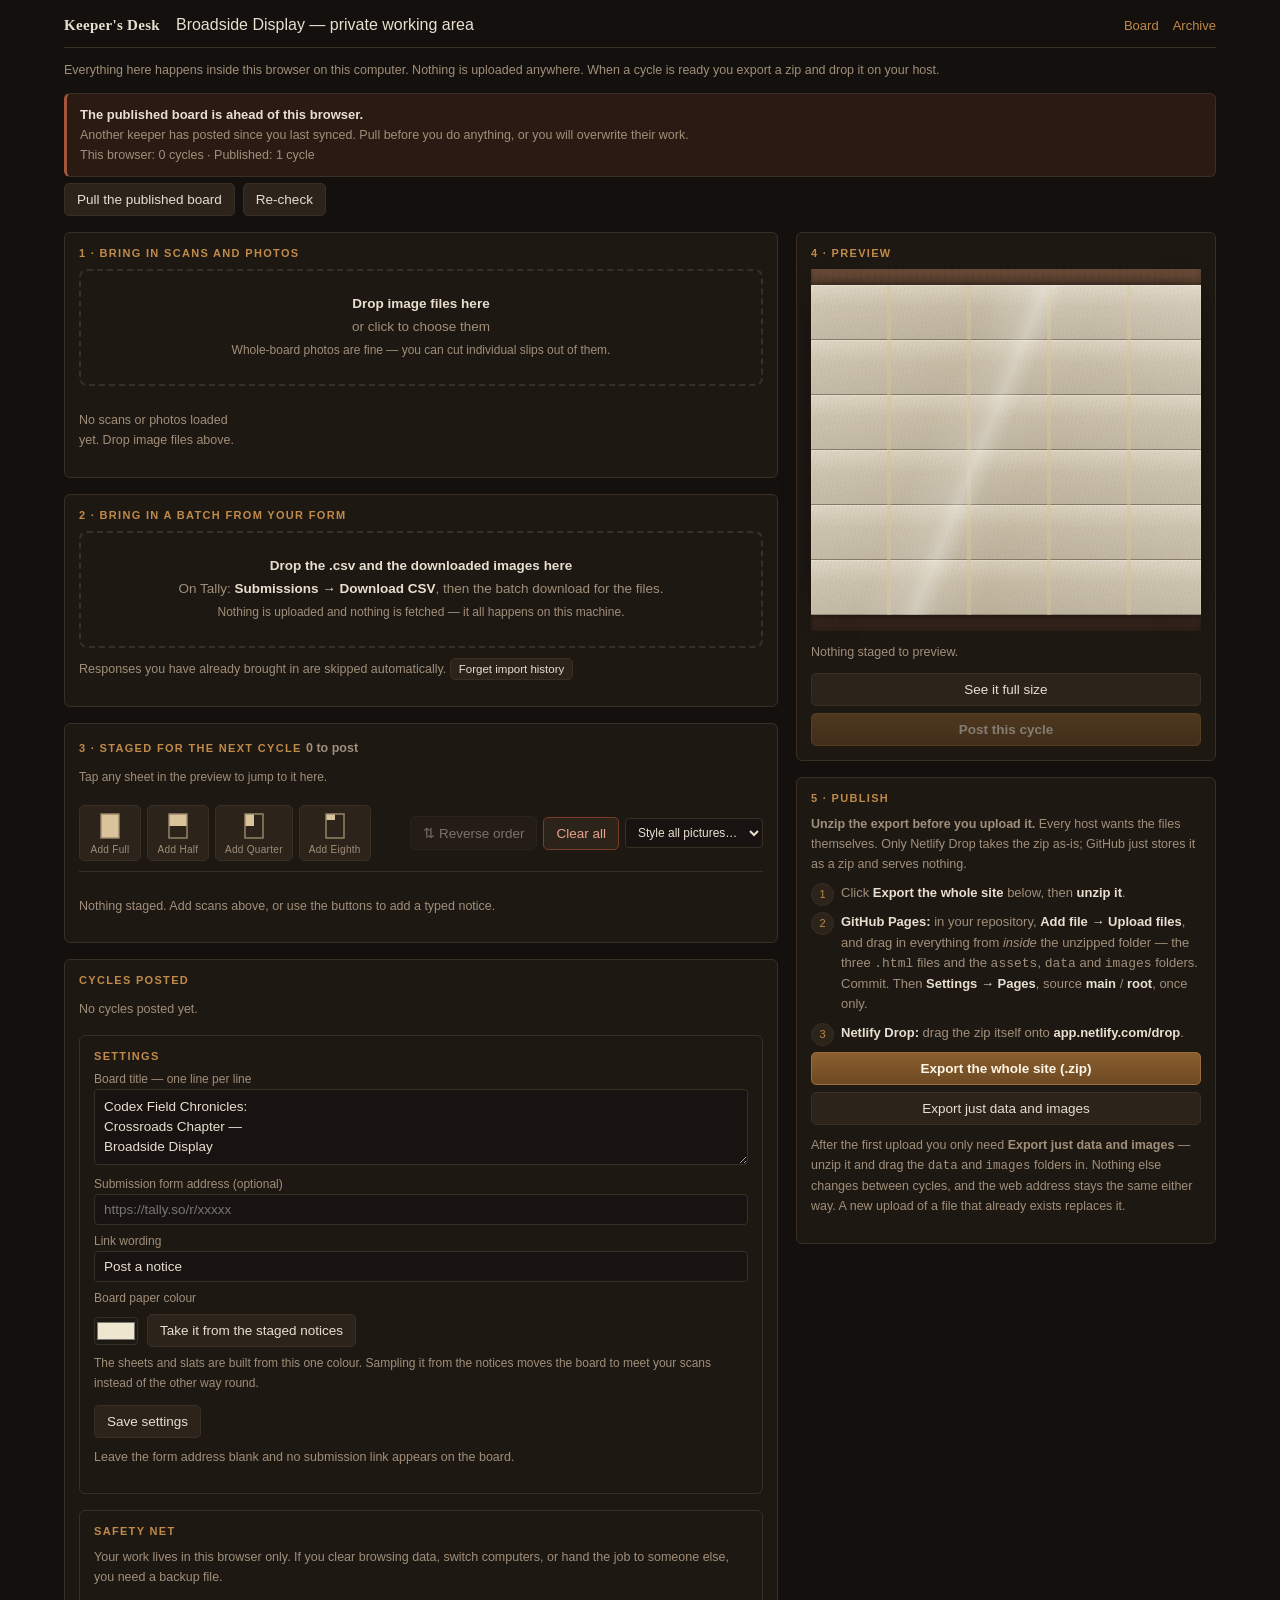
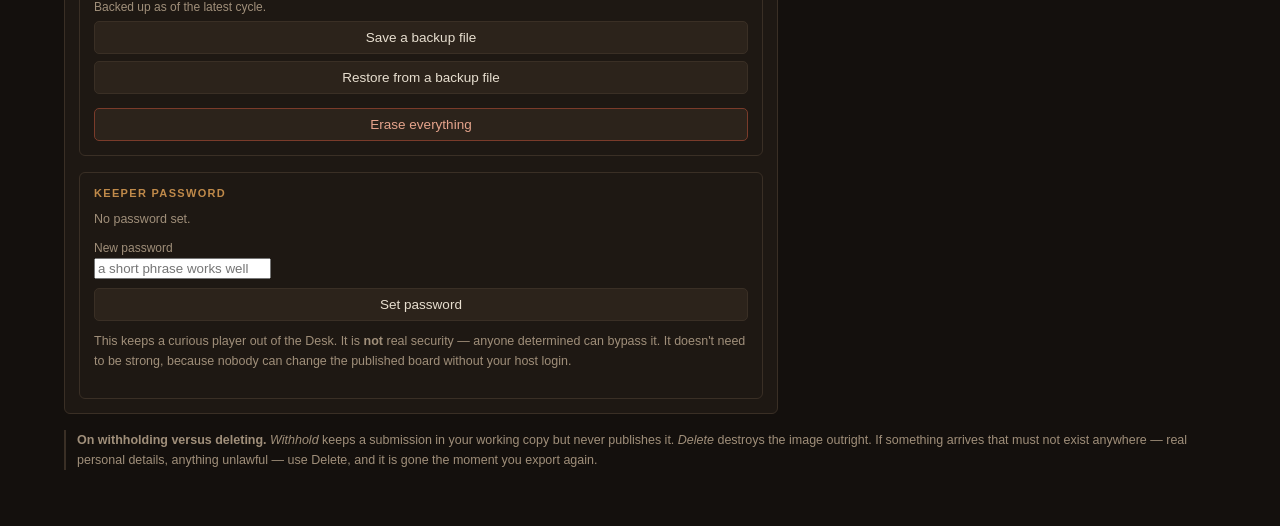
==== commit 3c6c4f38: "Add files via upload" ====
--- a/keeper.html
+++ b/keeper.html
@@ -393,15 +393,25 @@
 
       <div class="panel" style="margin-top:16px">
         <h2>5 · Publish</h2>
+        <p class="muted" style="margin:0 0 9px">
+          <b>Unzip the export before you upload it.</b> Every host wants the files themselves.
+          Only Netlify Drop takes the zip as-is; GitHub just stores it as a zip and serves nothing.
+        </p>
         <ol class="steps">
-          <li>Click <b>Export the whole site</b> below — you get one zip file.</li>
-          <li>Go to <b>app.netlify.com/drop</b> and drag the zip onto the page.</li>
-          <li>That's it. It gives you a web address. Repeat every cycle.</li>
+          <li>Click <b>Export the whole site</b> below, then <b>unzip it</b>.</li>
+          <li><b>GitHub Pages:</b> in your repository, <b>Add file → Upload files</b>, and drag in
+              everything from <em>inside</em> the unzipped folder — the three <code>.html</code>
+              files and the <code>assets</code>, <code>data</code> and <code>images</code> folders.
+              Commit. Then <b>Settings → Pages</b>, source <b>main</b> / <b>root</b>, once only.</li>
+          <li><b>Netlify Drop:</b> drag the zip itself onto <b>app.netlify.com/drop</b>.</li>
         </ol>
         <button class="primary wide" id="exportSite">Export the whole site (.zip)</button>
         <button class="wide" id="exportData" style="margin-top:7px">Export just data and images</button>
         <p class="muted" style="margin-top:10px">
-          Dropping a new zip on the same Netlify site replaces it. The web address stays the same.
+          After the first upload you only need <b>Export just data and images</b> — unzip it and
+          drag the <code>data</code> and <code>images</code> folders in. Nothing else changes
+          between cycles, and the web address stays the same either way.
+          A new upload of a file that already exists replaces it.
         </p>
       </div>
 
--- a/assets/style.css
+++ b/assets/style.css
@@ -248,7 +248,14 @@
              margin-top:calc(0.3cqi + var(--pad,1) * 0.7cqi); }
 .slip .ttl{ display:block; font-weight:600; font-size:1.05cqi; margin-top:0.15cqi; overflow:hidden; }
 .slip .body{ display:block; color:var(--ink-soft); font-size:0.85cqi; margin-top:0.25cqi; overflow:hidden; }
+/* A notice with no kind has no kind line, and whatever comes first then has
+   to hold the top margin itself — otherwise the title rides up under the pin,
+   which is where the kind's margin used to keep it. */
+.slip .ttl:first-child, .slip .body:first-child{
+  margin-top:calc(0.3cqi + var(--pad,1) * 0.7cqi); }
 .slip.sz-eighth .kind{ margin-top:calc(0.2cqi + var(--pad,1) * 0.4cqi); font-size:0.6cqi; }
+.slip.sz-eighth .ttl:first-child, .slip.sz-eighth .body:first-child{
+  margin-top:calc(0.2cqi + var(--pad,1) * 0.4cqi); }
 .slip.sz-eighth .ttl{ font-size:0.78cqi; }
 .slip.sz-eighth::after{ top:0.2cqi; width:0.4cqi; height:0.4cqi; margin-left:-0.2cqi; }
 
